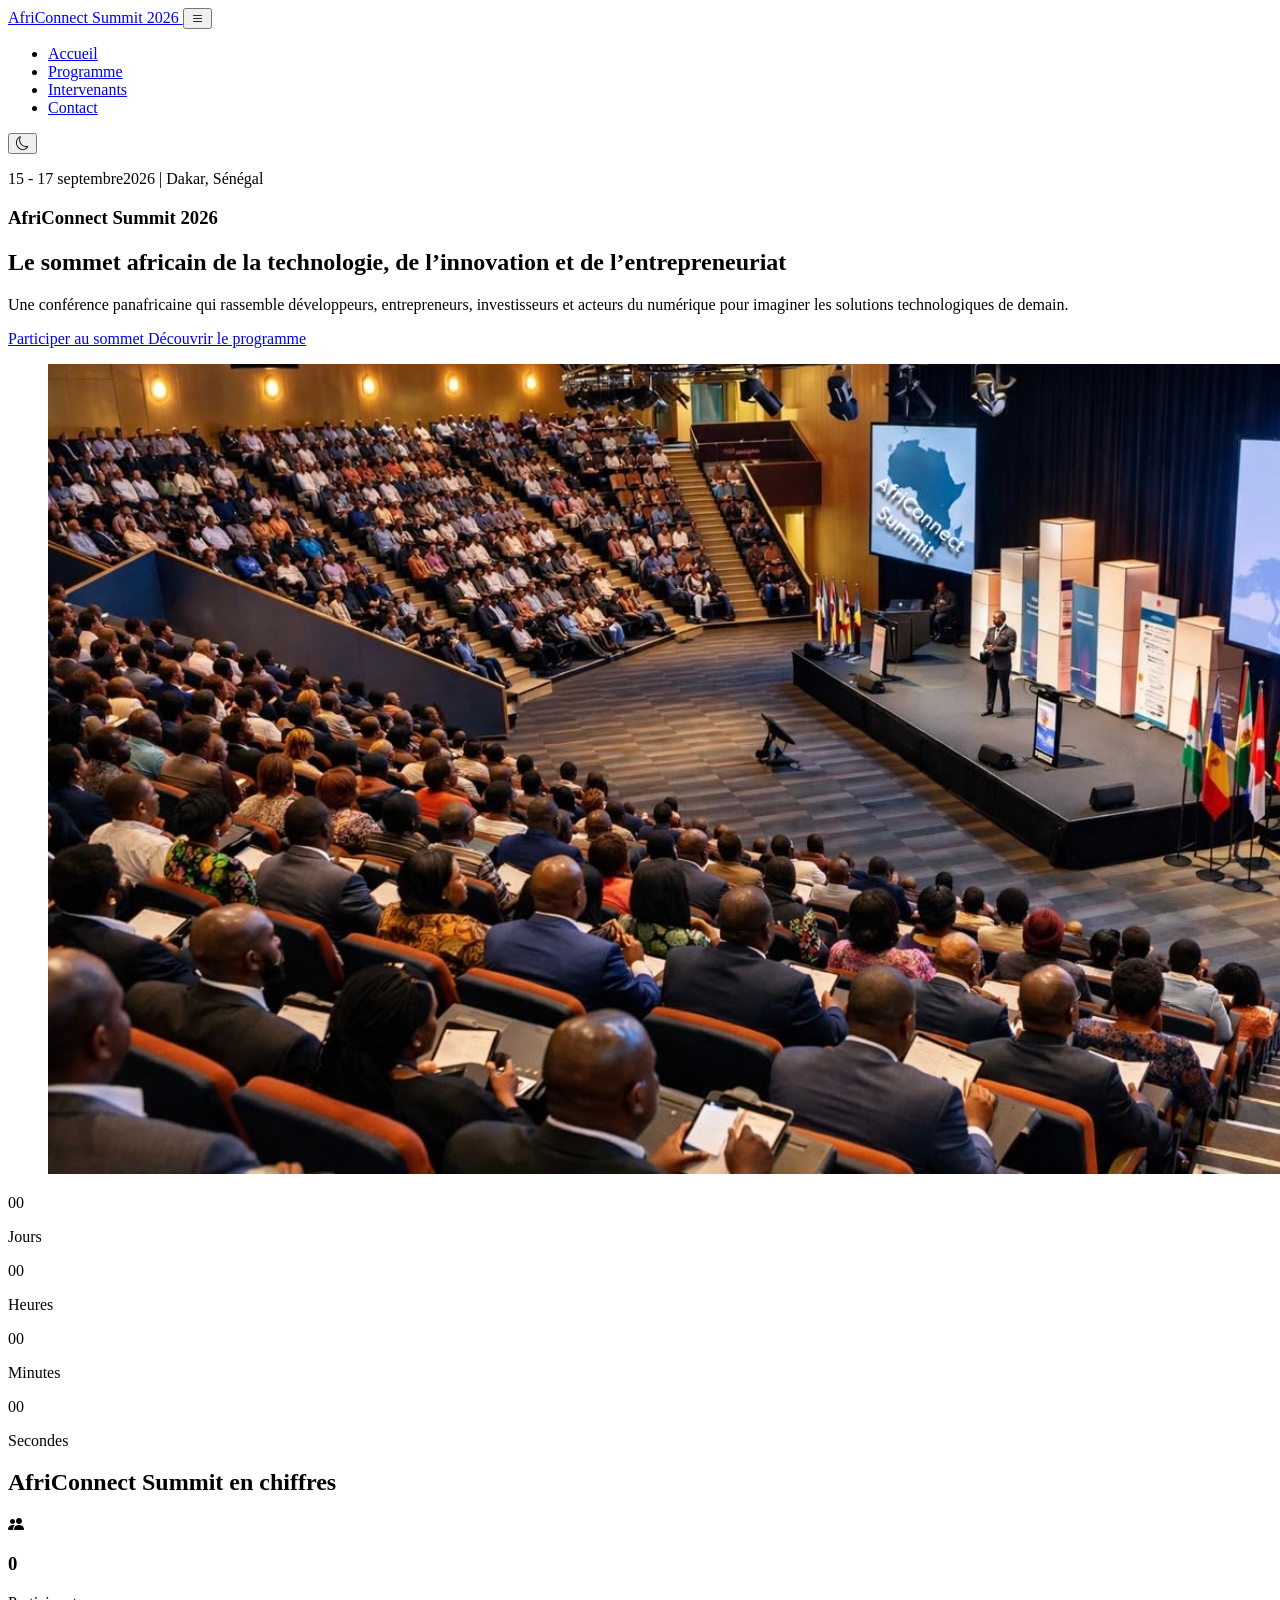
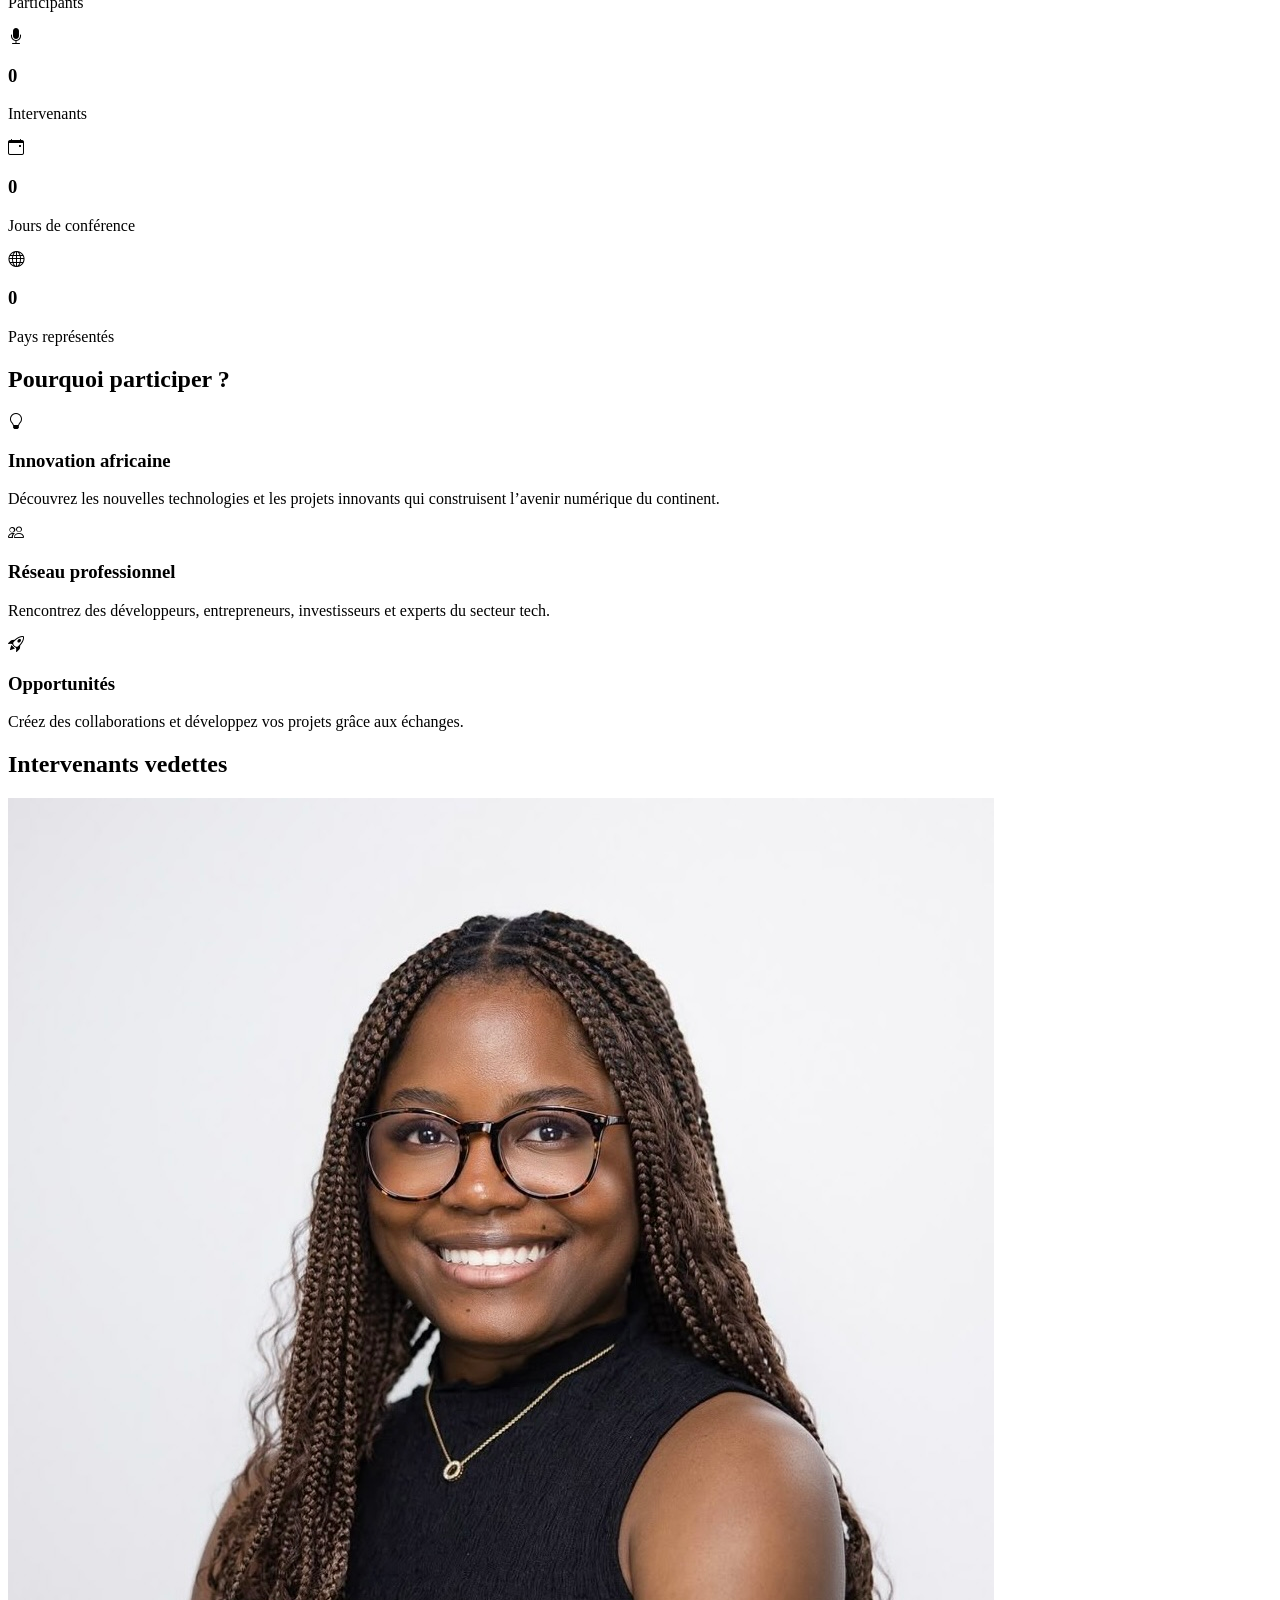
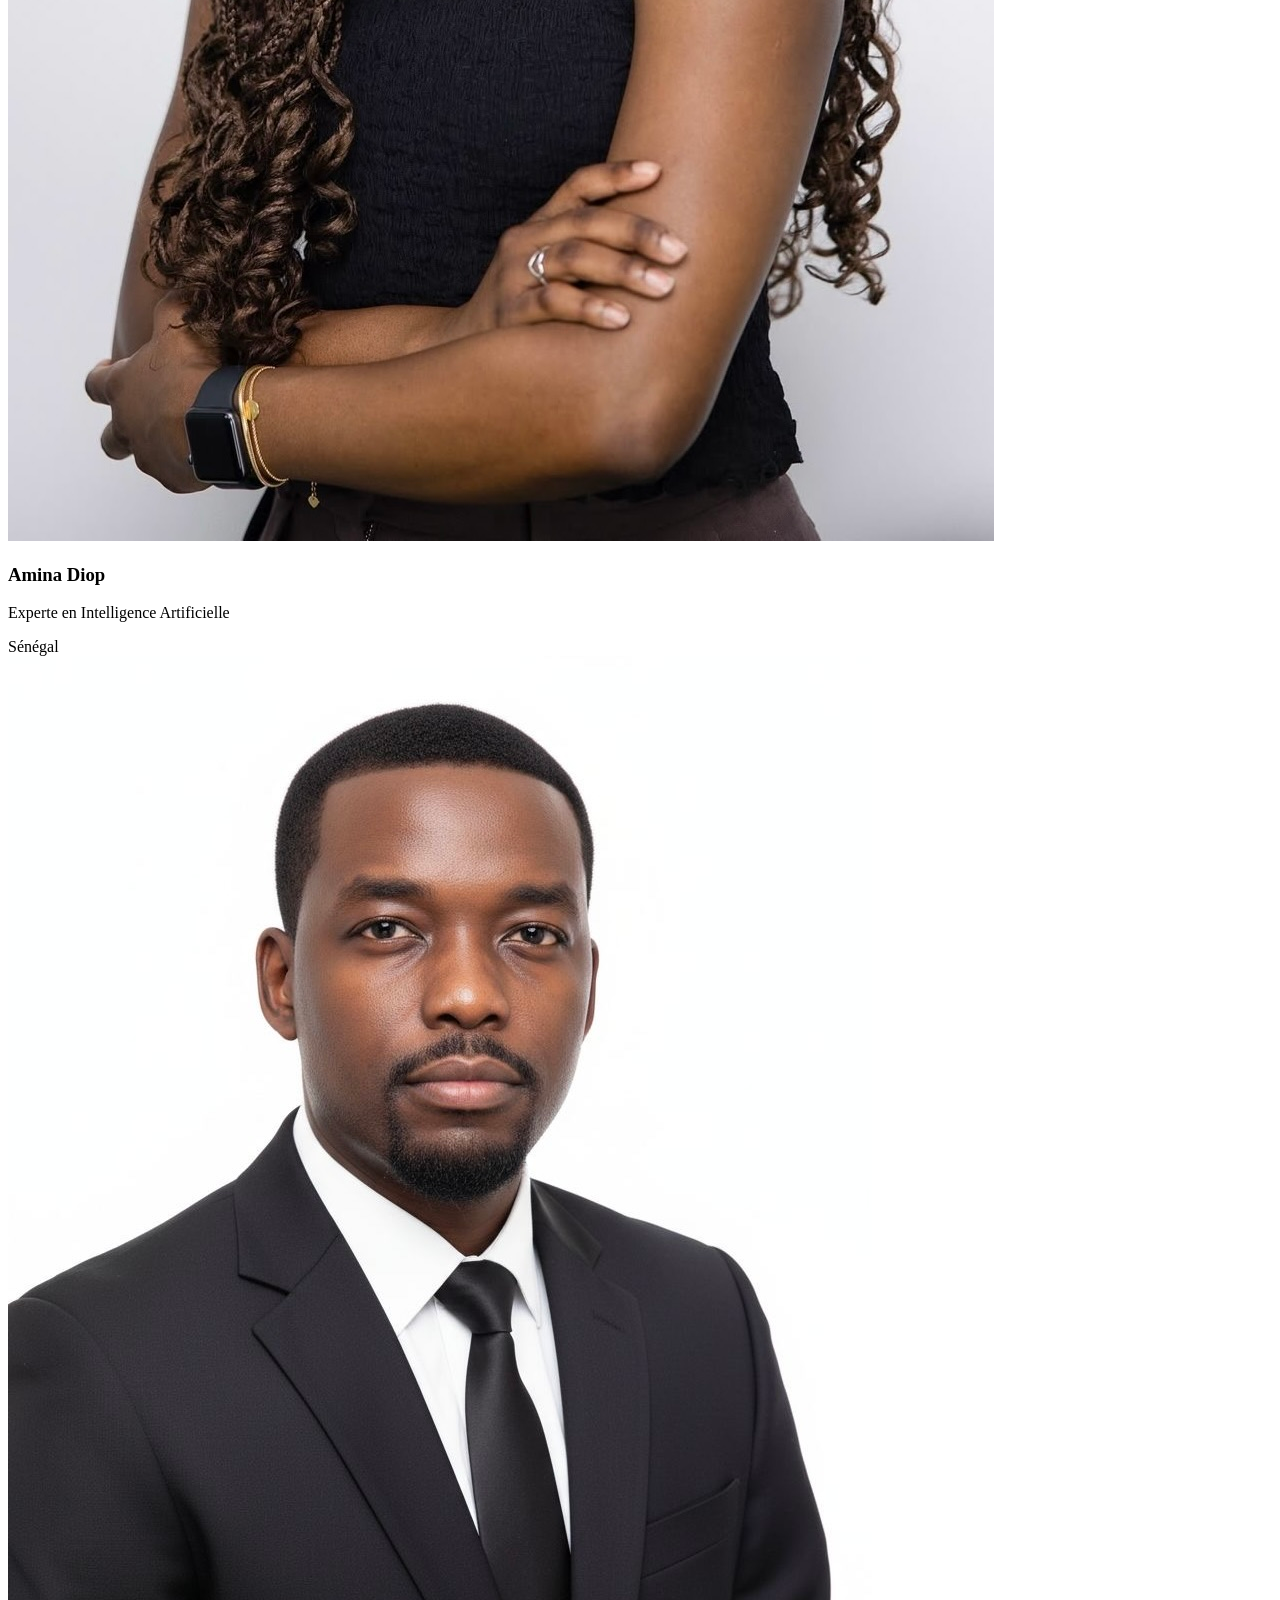
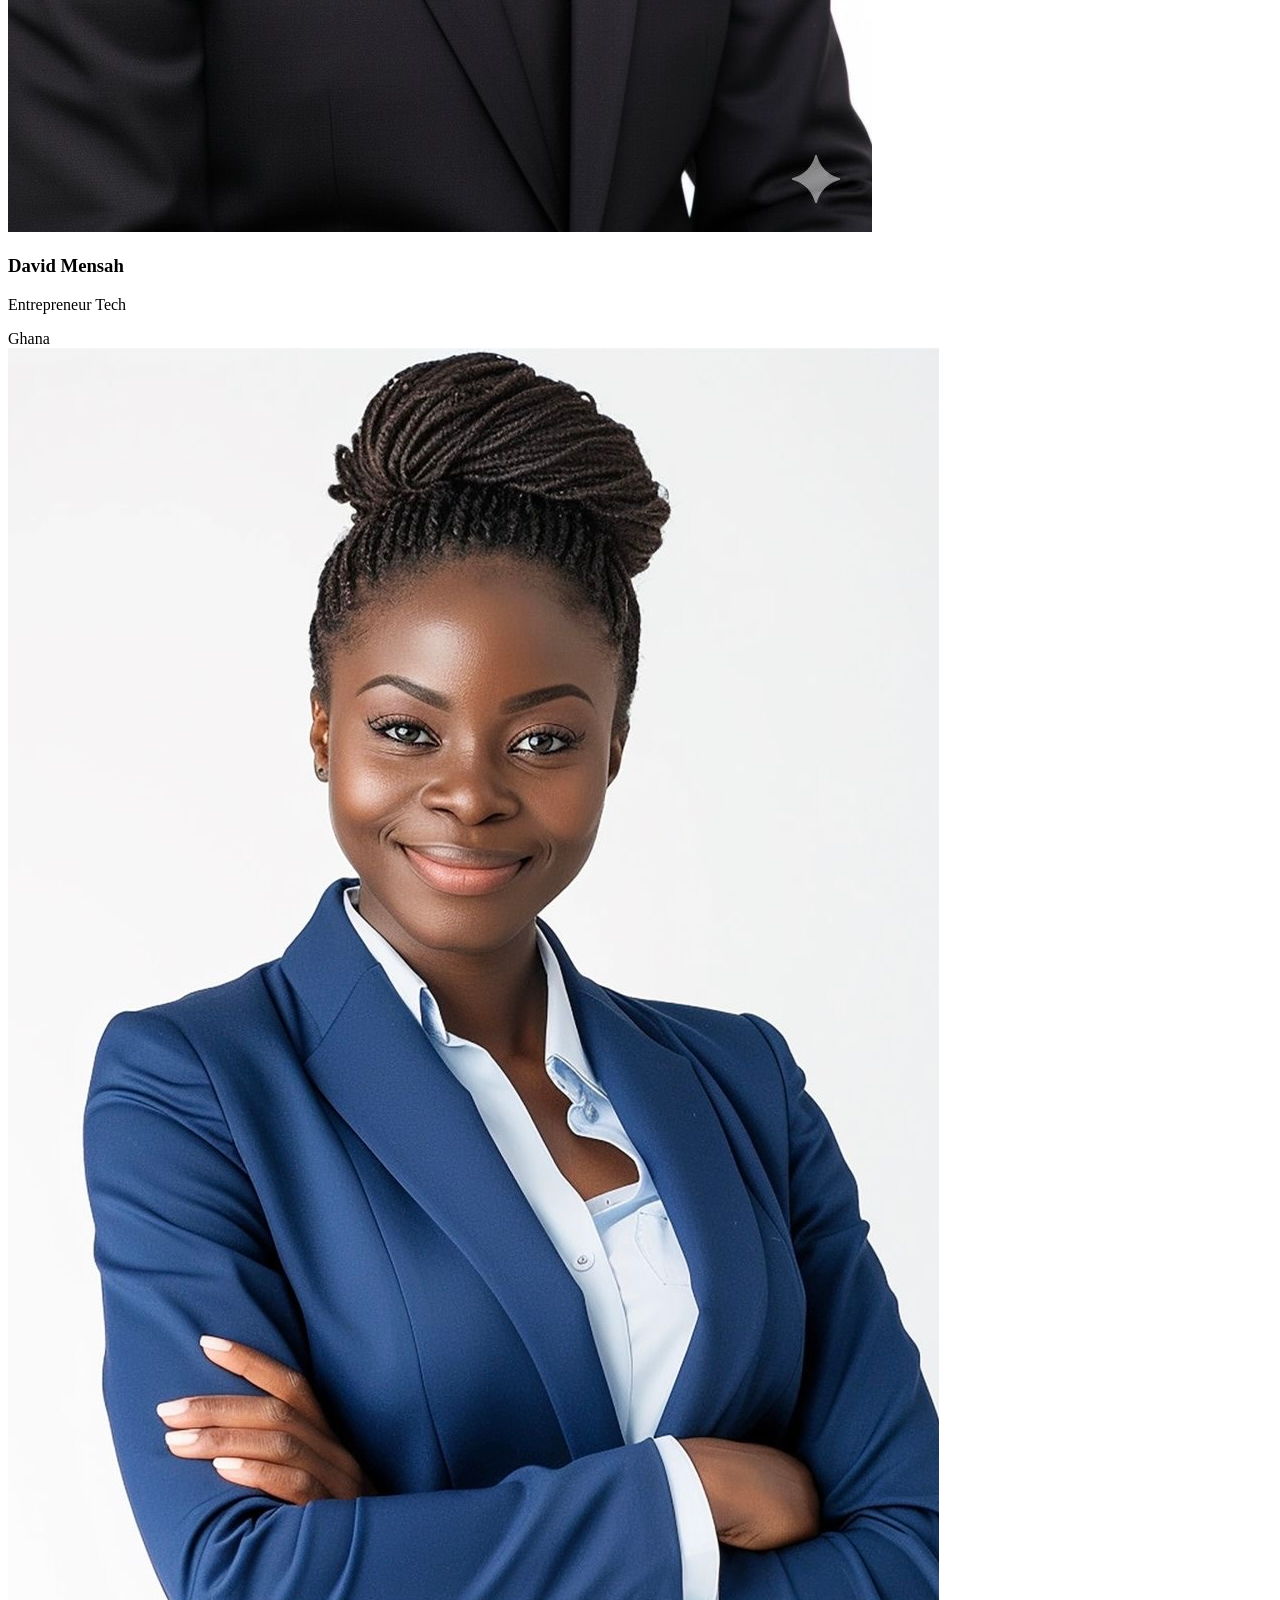
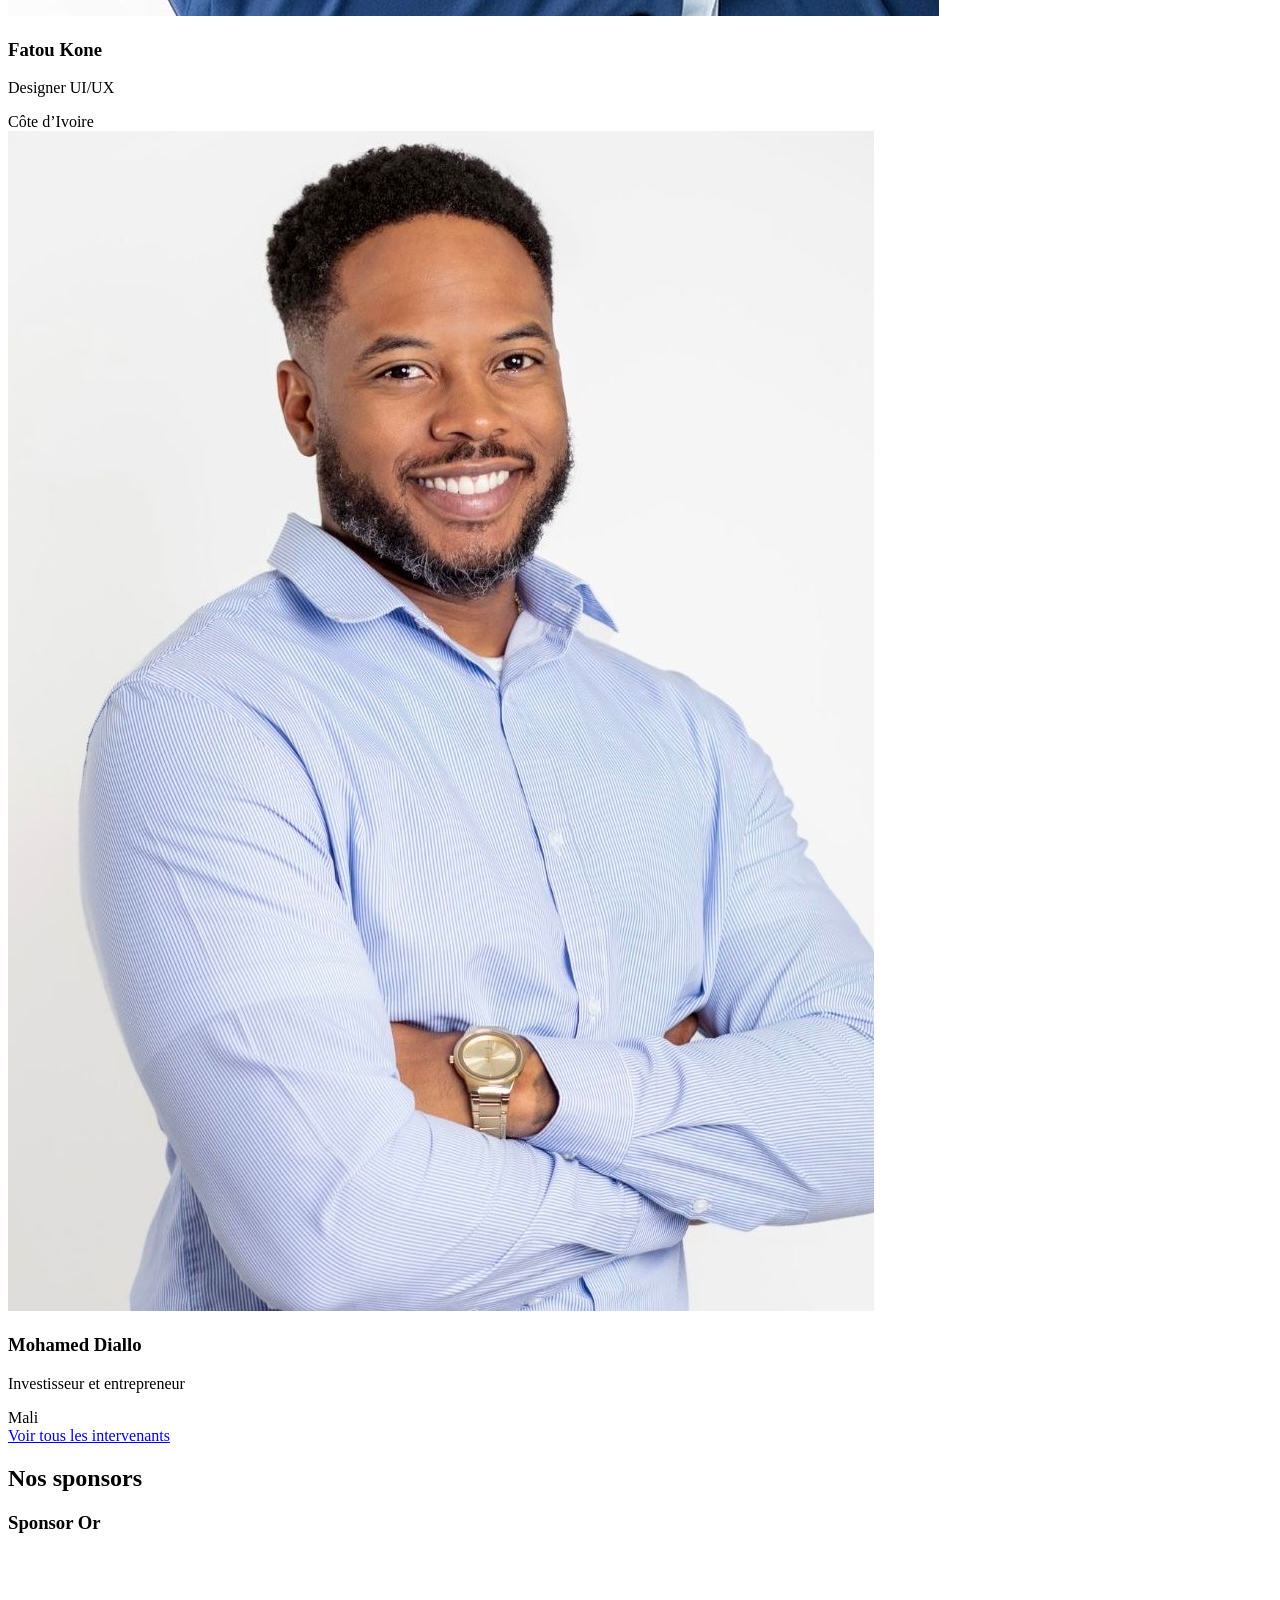
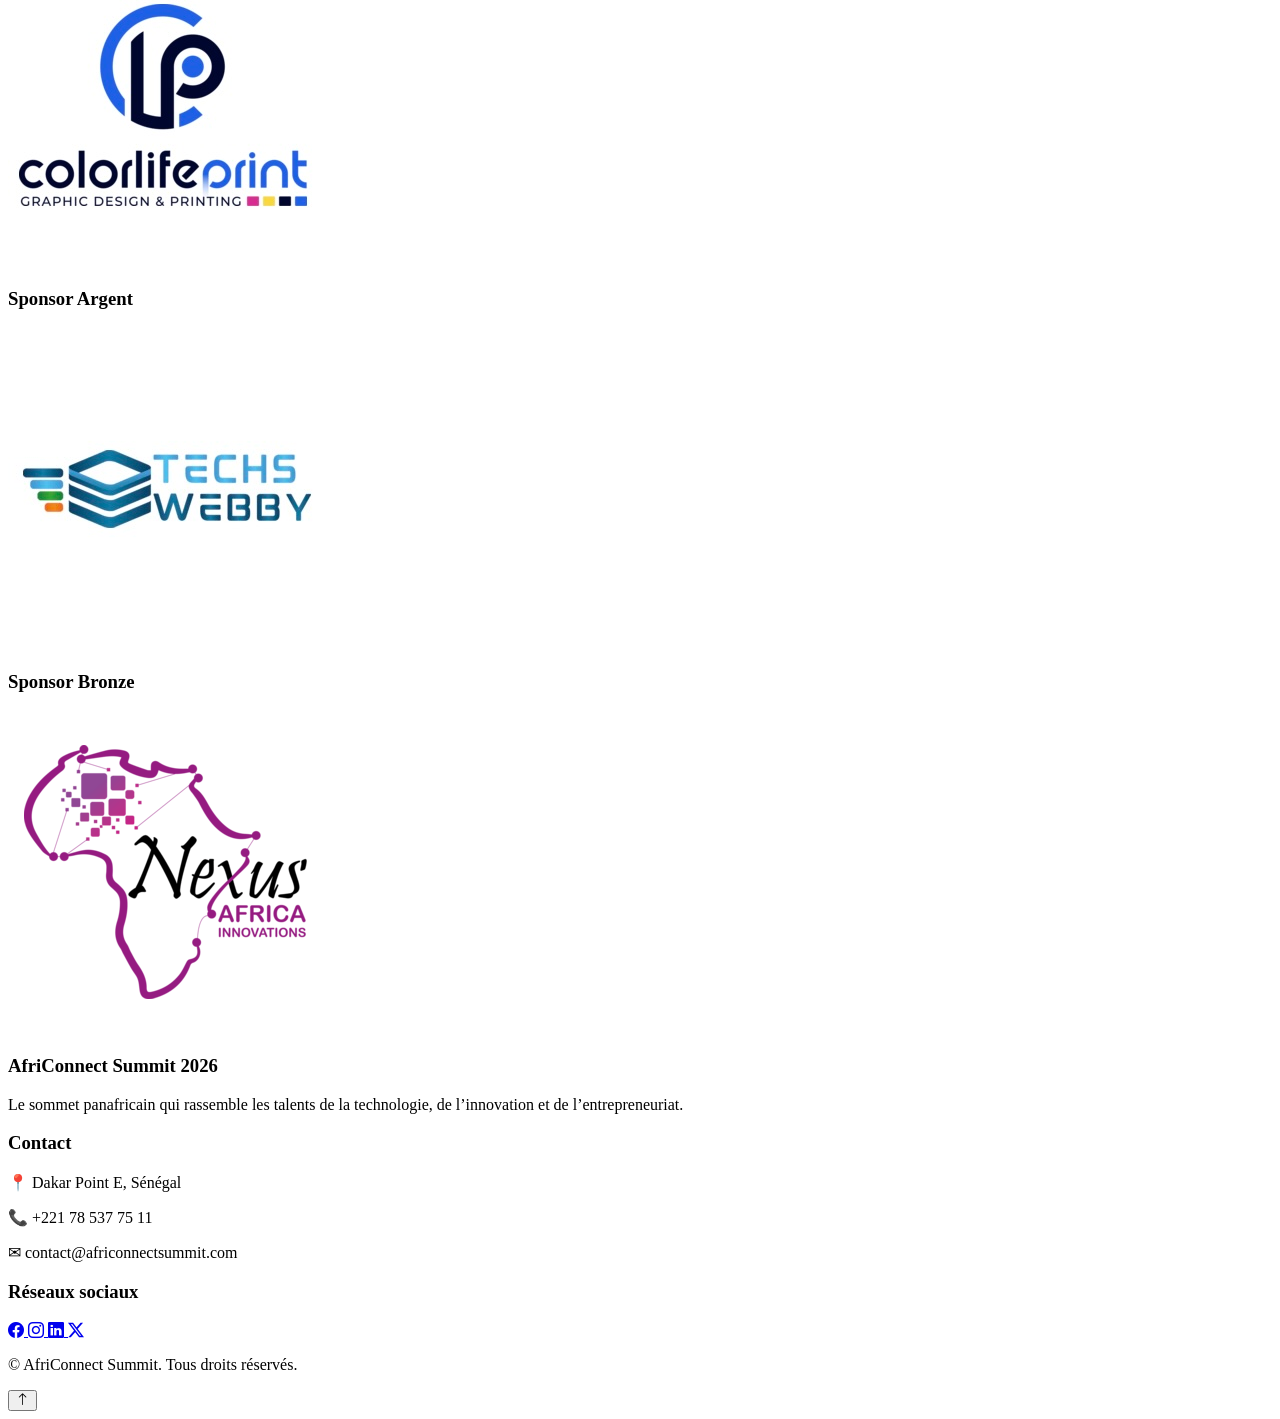
==== index.html @ b0c24b94 "Commit 2 : Création de la structure HTML des différentes pages" ====
<!DOCTYPE html>
<html lang="fr">

<head>

    <meta charset="UTF-8">
    <meta name="viewport" content="width=device-width, initial-scale=1.0">

    <title>AfriConnect Summit 2026 - Accueil</title>

    <!-- Liaison avec la feuille CSS  -->
    <link rel="stylesheet" href="css/style.css">

    <!-- Icônes autorisées par le sujet -->
    <link rel="stylesheet" href="https://cdn.jsdelivr.net/npm/bootstrap-icons@1.11.3/font/bootstrap-icons.min.css">

    <!-- Polices Google Fonts -->
    <link href="https://fonts.googleapis.com/css2?family=Montserrat:wght@600;700;800&family=Inter:wght@400;500;600&display=swap" rel="stylesheet">

</head>


<body>


<!-- En-tête et navigation principale -->

<header class="header">

    <nav class="navbar">

        <a href="index.html" class="logo">
            AfriConnect Summit 2026
        </a>


        <button class="menu-toggle" id="menu-toggle" aria-label="Ouvrir le menu">

            <i class="bi bi-list" aria-hidden="true"></i>

        </button>



        <ul class="nav-links" id="nav-links">

            <li>
                <a href="index.html" class="active">
                    Accueil
                </a>
            </li>


            <li>
                <a href="programme.html">
                    Programme
                </a>
            </li>


            <li>
                <a href="intervenants.html">
                    Intervenants
                </a>
            </li>


            <li>
                <a href="contact.html">
                    Contact
                </a>
            </li>

        </ul>



        <button class="theme-toggle" id="theme-toggle" aria-label="Changer le thème">

            <i class="bi bi-moon" aria-hidden="true"></i>

        </button>


    </nav>

</header>




<main>


<!-- Section Hero -->

<section class="hero section reveal">


    <article class="hero-content">


        <p class="hero-location">

            15 - 17 septembre2026 | Dakar, Sénégal

        </p>



        <h1>

            AfriConnect Summit 2026

        </h1>



        <h2>

            Le sommet africain de la technologie,
            de l’innovation et de l’entrepreneuriat

        </h2>



        <p>

            Une conférence panafricaine qui rassemble
            développeurs, entrepreneurs, investisseurs
            et acteurs du numérique pour imaginer
            les solutions technologiques de demain.

        </p>



        <div class="hero-buttons">


            <a href="contact.html" class="btn-primary">

                Participer au sommet

            </a>



            <a href="programme.html" class="btn-secondary">

                Découvrir le programme

            </a>


        </div>


    </article>




    <figure class="hero-image">


        <img src="images/hero.jpg"
             alt="Participants réunis lors du AfriConnect Summit">


    </figure>




    <!-- Zone prévue pour le compte à rebours JavaScript -->

    <section class="countdown" id="countdown">


        <article>

            <span id="days">
                00
            </span>

            <p>
                Jours
            </p>

        </article>



        <article>

            <span id="hours">
                00
            </span>

            <p>
                Heures
            </p>

        </article>



        <article>

            <span id="minutes">
                00
            </span>

            <p>
                Minutes
            </p>

        </article>



        <article>

            <span id="seconds">
                00
            </span>

            <p>
                Secondes
            </p>

        </article>


    </section>


</section>





<!-- Section chiffres clés -->

<section class="stats section reveal">


    <h2>
        AfriConnect Summit en chiffres
    </h2>



    <div class="stats-grid">


        <article class="stat-card">


            <i class="bi bi-people-fill" aria-hidden="true"></i>


            <h3 class="counter" data-target="1200">

                0

            </h3>


            <p>
                Participants
            </p>


        </article>




        <article class="stat-card">


            <i class="bi bi-mic-fill" aria-hidden="true"></i>


            <h3 class="counter" data-target="48">

                0

            </h3>


            <p>
                Intervenants
            </p>


        </article>




        <article class="stat-card">


            <i class="bi bi-calendar-event" aria-hidden="true"></i>


            <h3 class="counter" data-target="3">

                0

            </h3>


            <p>
                Jours de conférence
            </p>


        </article>




        <article class="stat-card">


            <i class="bi bi-globe" aria-hidden="true"></i>


            <h3 class="counter" data-target="12">

                0

            </h3>


            <p>
                Pays représentés
            </p>


        </article>


    </div>


</section>

<!-- Section Pourquoi participer -->

<section class="why-section section reveal">


    <h2>
        Pourquoi participer ?
    </h2>



    <div class="why-grid">


        <article class="why-card">


            <i class="bi bi-lightbulb" aria-hidden="true"></i>


            <h3>
                Innovation africaine
            </h3>


            <p>
                Découvrez les nouvelles technologies et
                les projets innovants qui construisent
                l’avenir numérique du continent.
            </p>


        </article>




        <article class="why-card">


            <i class="bi bi-people" aria-hidden="true"></i>


            <h3>
                Réseau professionnel
            </h3>


            <p>
                Rencontrez des développeurs, entrepreneurs,
                investisseurs et experts du secteur tech.
            </p>


        </article>




        <article class="why-card">


            <i class="bi bi-rocket-takeoff" aria-hidden="true"></i>


            <h3>
                Opportunités
            </h3>


            <p>
                Créez des collaborations et développez
                vos projets grâce aux échanges.
            </p>


        </article>


    </div>


</section>





<!-- Section intervenants vedettes -->

<section class="speakers-section section reveal">


    <h2>
        Intervenants vedettes
    </h2>



    <div class="speakers-grid">


        <article class="speaker-card">


            <img src="images/speaker1.jpg"
                 alt="Amina Diop experte en intelligence artificielle">


            <h3>
                Amina Diop
            </h3>


            <p>
                Experte en Intelligence Artificielle
            </p>


            <span>
                Sénégal
            </span>


        </article>




        <article class="speaker-card">


            <img src="images/speaker2.jpg"
                 alt="David Mensah entrepreneur technologique">


            <h3>
                David Mensah
            </h3>


            <p>
                Entrepreneur Tech
            </p>


            <span>
                Ghana
            </span>


        </article>




        <article class="speaker-card">


            <img src="images/speaker3.jpg"
                 alt="Fatou Kone spécialiste design numérique">


            <h3>
                Fatou Kone
            </h3>


            <p>
                Designer UI/UX
            </p>


            <span>
                Côte d’Ivoire
            </span>


        </article>




        <article class="speaker-card">


            <img src="images/speaker4.jpg"
                 alt="Mohamed Diallo investisseur africain">


            <h3>
                Mohamed Diallo
            </h3>


            <p>
                Investisseur et entrepreneur
            </p>


            <span>
                Mali
            </span>


        </article>


    </div>



    <a href="intervenants.html" class="btn-primary">

        Voir tous les intervenants

    </a>


</section>





<!-- Section sponsors -->

<section class="sponsors-section section reveal">


    <h2>
        Nos sponsors
    </h2>



    <div class="sponsors-grid">


        <article class="sponsor-card sponsor-gold">


            <h3>
                Sponsor Or
            </h3>


            <img src="images/sponsor-or.png"
                 alt="Logo du sponsor Or">


        </article>




        <article class="sponsor-card sponsor-silver">


            <h3>
                Sponsor Argent
            </h3>


            <img src="images/sponsor-argent.png"
                 alt="Logo du sponsor Argent">


        </article>




        <article class="sponsor-card sponsor-bronze">


            <h3>
                Sponsor Bronze
            </h3>


            <img src="images/sponsor-bronze.png"
                 alt="Logo du sponsor Bronze">


        </article>


    </div>


</section>



</main>





<!-- Pied de page -->

<footer class="footer">


    <div class="footer-container">


        <section class="footer-column">


            <h3>
                AfriConnect Summit 2026
            </h3>


            <p>
                Le sommet panafricain qui rassemble
                les talents de la technologie,
                de l’innovation et de l’entrepreneuriat.
            </p>


        </section>




        <section class="footer-column">


            <h3>
                Contact
            </h3>


            <p>
                📍 Dakar Point E, Sénégal
            </p>


            <p>
                📞 +221 78 537 75 11
            </p>


            <p>
                ✉ contact@africonnectsummit.com
            </p>


        </section>




        <section class="footer-column">


            <h3>
                Réseaux sociaux
            </h3>



            <div class="social-links">


                <a href="https://www.facebook.com/"
                   target="_blank"
                   rel="noopener noreferrer"
                   aria-label="Facebook">

                    <i class="bi bi-facebook" aria-hidden="true"></i>

                </a>



                <a href="https://www.instagram.com/"
                   target="_blank"
                   rel="noopener noreferrer"
                   aria-label="Instagram">

                    <i class="bi bi-instagram" aria-hidden="true"></i>

                </a>



                <a href="https://www.linkedin.com/"
                   target="_blank"
                   rel="noopener noreferrer"
                   aria-label="LinkedIn">

                    <i class="bi bi-linkedin" aria-hidden="true"></i>

                </a>



                <a href="https://x.com/"
                   target="_blank"
                   rel="noopener noreferrer"
                   aria-label="X">

                    <i class="bi bi-twitter-x" aria-hidden="true"></i>

                </a>


            </div>


        </section>


    </div>



    <p class="copyright">

        © <span id="year"></span> AfriConnect Summit.
        Tous droits réservés.

    </p>


</footer>





<!-- Bouton retour en haut -->

<button id="backToTop" aria-label="Retour en haut">


    <i class="bi bi-arrow-up" aria-hidden="true"></i>


</button>





<!-- Liaison JavaScript (sera utilisé dans le commit JavaScript) -->

<script src="js/main.js"></script>


</body>

</html>
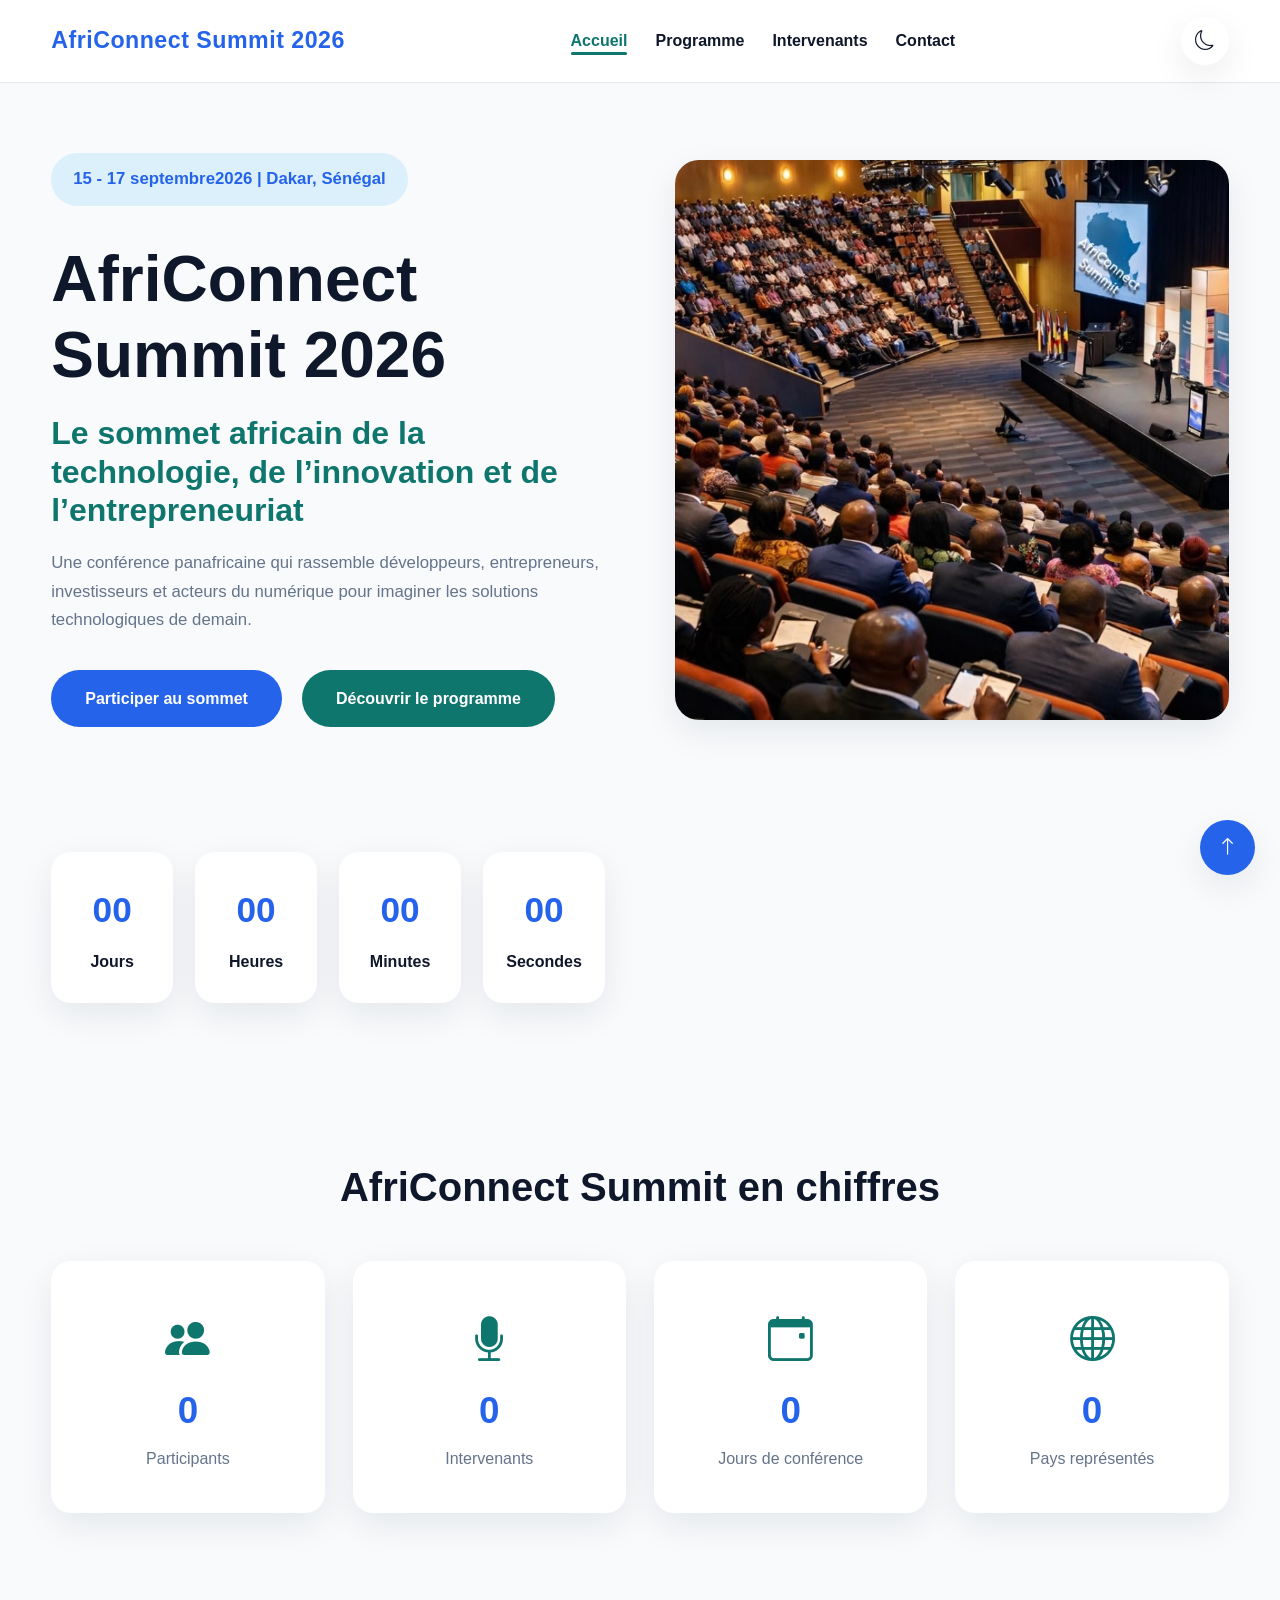
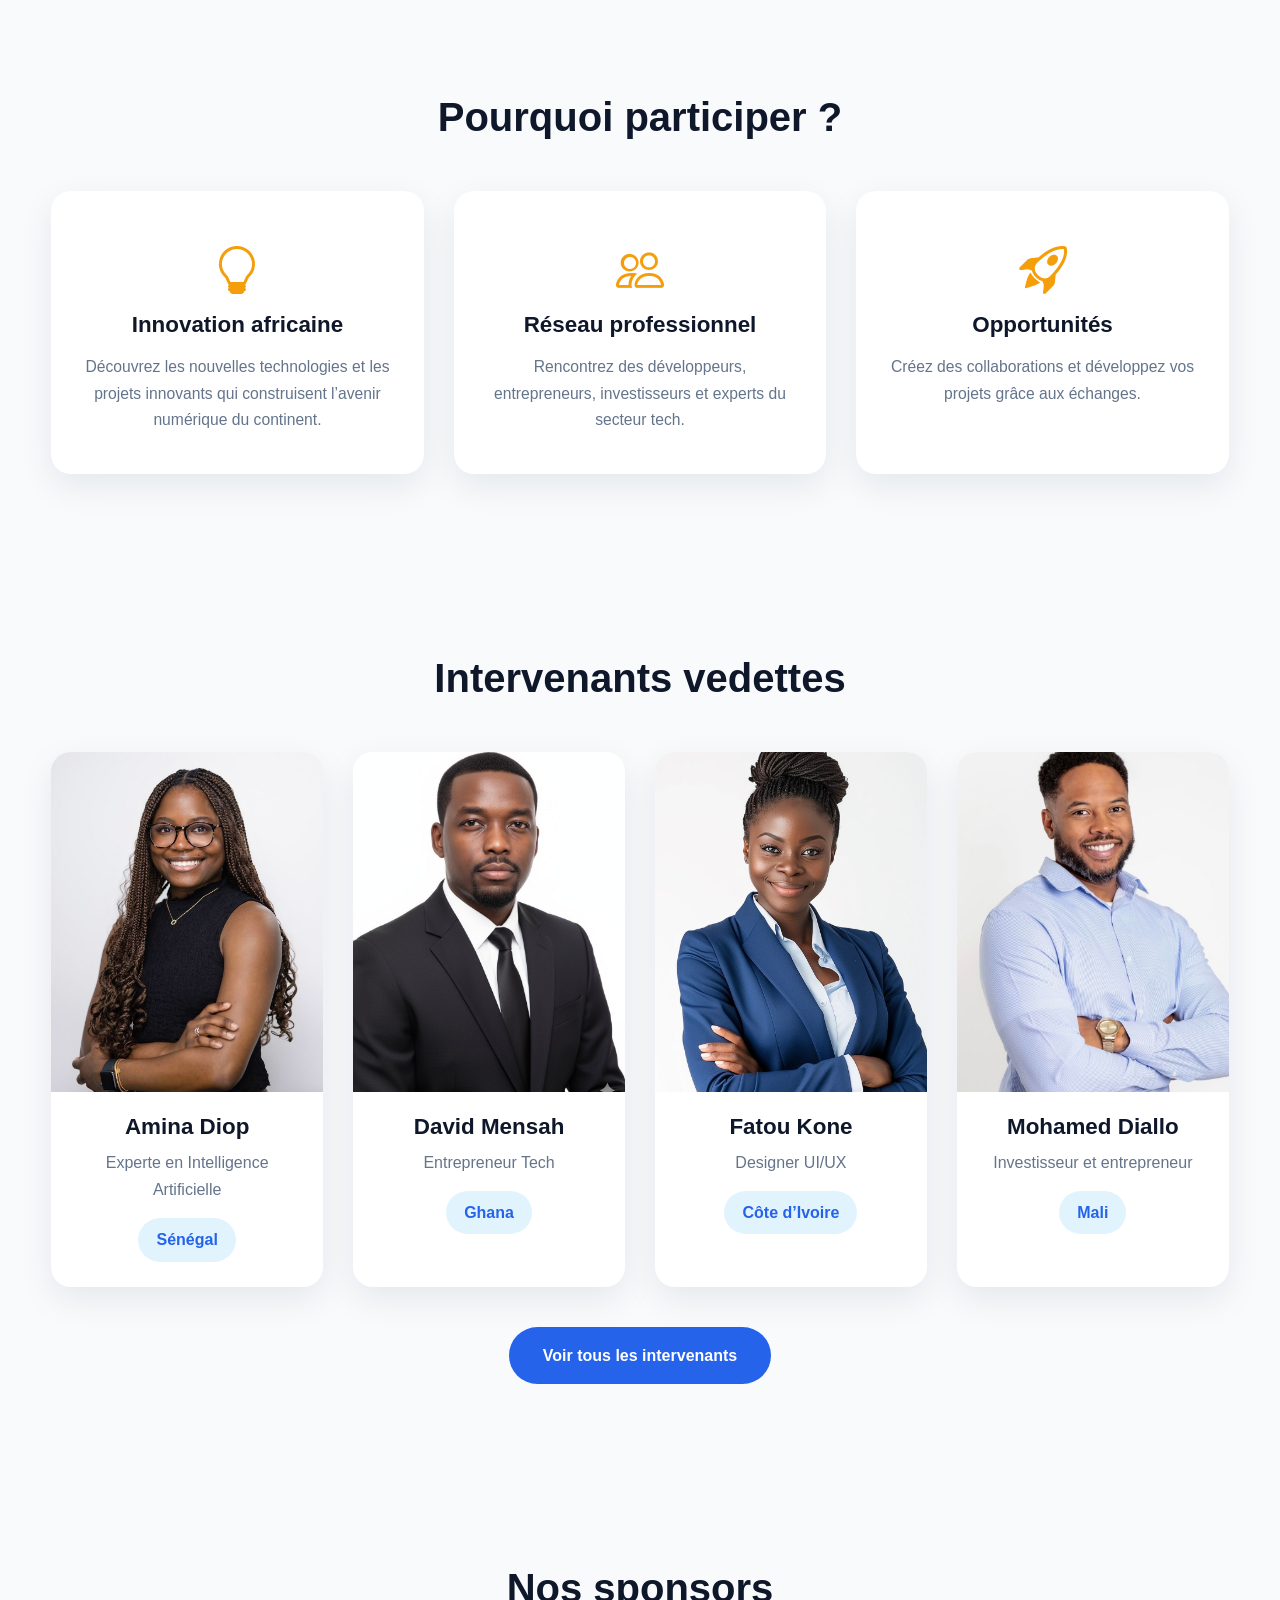
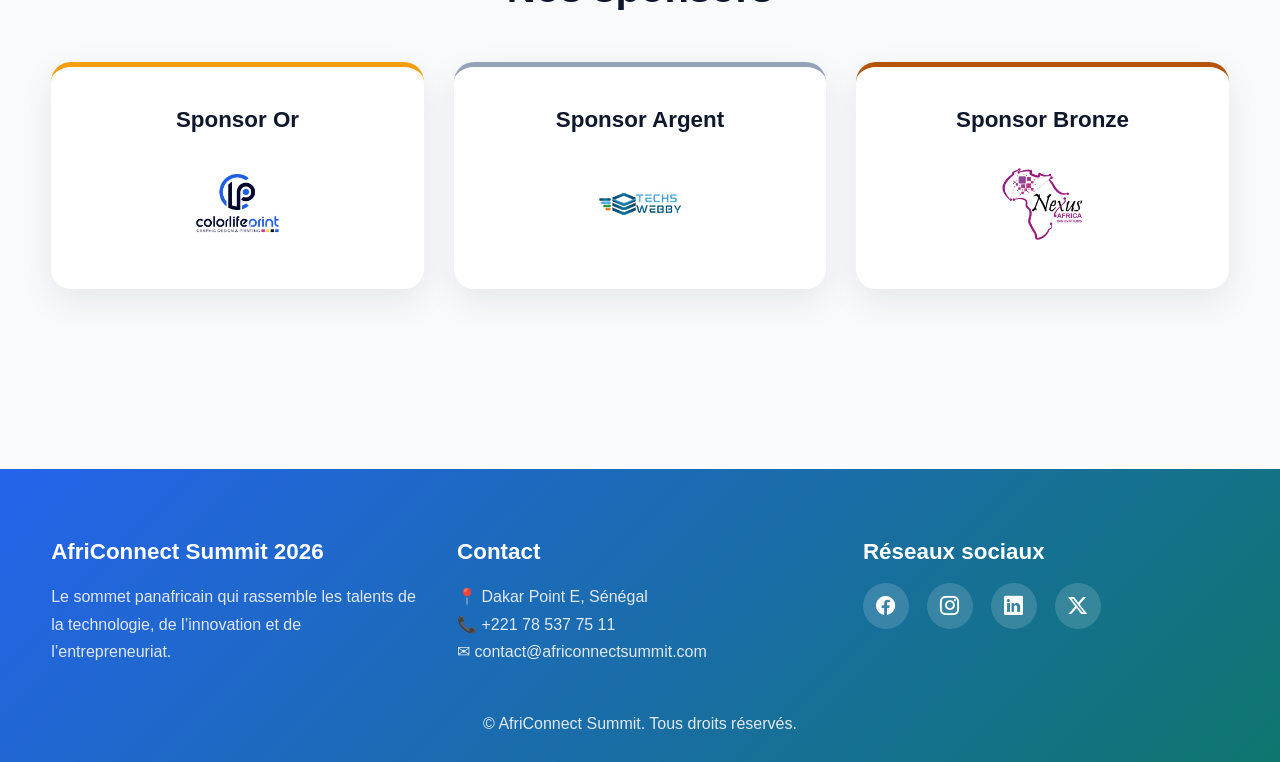
==== commit 834cff7d: "Commit 3 - CSS : création du design complet du site avec responsive et améliorations visuelles" ====
--- a/index.html
+++ b/index.html
@@ -562,13 +562,15 @@
 
     </div>
 
-
+<div class="speakers-button">
 
     <a href="intervenants.html" class="btn-primary">
 
         Voir tous les intervenants
 
     </a>
+    
+ </div>   
 
 
 </section>
--- a/css/style.css
+++ b/css/style.css
@@ -0,0 +1,2230 @@
+/*======================================================
+VARIABLES CSS
+======================================================*/
+
+:root{
+
+--primary:#2563EB;
+--primary-dark:#1D4ED8;
+
+--secondary:#0F766E;
+--secondary-dark:#115E59;
+
+--accent:#F59E0B;
+--accent-dark:#D97706;
+
+--background:#F8FAFC;
+--surface:#FFFFFF;
+
+--text:#0F172A;
+--text-light:#64748B;
+
+--border:#E2E8F0;
+
+--success:#16A34A;
+--danger:#DC2626;
+
+--shadow:0 12px 35px rgba(15,23,42,.08);
+
+--radius:18px;
+
+--transition:.35s ease;
+
+}
+
+
+
+/*======================================================
+MODE SOMBRE
+======================================================*/
+
+body.dark{
+
+--background:#020617;
+--surface:#0F172A;
+
+--text:#F8FAFC;
+--text-light:#CBD5E1;
+
+--border:#334155;
+
+--shadow:0 18px 45px rgba(0,0,0,.45);
+
+}
+
+
+
+/*======================================================
+RESET GENERAL
+======================================================*/
+
+*{
+
+margin:0;
+padding:0;
+box-sizing:border-box;
+
+}
+
+
+html{
+
+scroll-behavior:smooth;
+
+}
+
+
+
+body{
+
+background:var(--background);
+
+color:var(--text);
+
+font-family:"Inter",sans-serif;
+
+line-height:1.7;
+
+transition:background .35s ease,color .35s ease;
+
+}
+
+
+
+img{
+
+display:block;
+
+width:100%;
+
+max-width:100%;
+
+}
+
+
+
+a{
+
+text-decoration:none;
+
+color:inherit;
+
+transition:var(--transition);
+
+}
+
+
+
+ul{
+
+list-style:none;
+
+}
+
+
+
+.section{
+
+width:min(1200px,92%);
+
+margin:auto;
+
+padding:90px 0;
+
+}
+
+
+
+/*======================================================
+TYPOGRAPHIE
+======================================================*/
+
+h1,
+h2,
+h3,
+h4{
+
+font-family:"Montserrat",sans-serif;
+
+font-weight:700;
+
+line-height:1.2;
+
+color:var(--text);
+
+}
+
+
+
+h1{
+
+font-size:3.8rem;
+
+}
+
+
+
+h2{
+
+font-size:2.5rem;
+
+margin-bottom:50px;
+
+text-align:center;
+
+}
+
+
+
+h3{
+
+font-size:1.4rem;
+
+}
+
+
+
+p{
+
+font-size:1rem;
+
+color:var(--text-light);
+
+}
+
+
+
+/*======================================================
+BOUTONS PRINCIPAUX
+======================================================*/
+
+.btn-primary,
+.btn-secondary,
+.submit-button{
+
+display:inline-flex;
+
+align-items:center;
+
+justify-content:center;
+
+gap:10px;
+
+padding:15px 34px;
+
+border:none;
+
+border-radius:999px;
+
+cursor:pointer;
+
+font-size:1rem;
+
+font-weight:600;
+
+transition:var(--transition);
+
+}
+
+
+
+.btn-primary{
+
+background:var(--primary);
+
+color:#fff;
+
+}
+
+
+
+.btn-primary:hover{
+
+background:var(--primary-dark);
+
+transform:translateY(-4px);
+
+}
+
+
+
+.btn-secondary{
+
+background:var(--secondary);
+
+color:#fff;
+
+}
+
+
+
+.btn-secondary:hover{
+
+background:var(--secondary-dark);
+
+transform:translateY(-4px);
+
+}
+
+
+
+.submit-button{
+
+width:100%;
+
+background:var(--accent);
+
+color:#fff;
+
+}
+
+
+
+.submit-button:hover{
+
+background:var(--accent-dark);
+
+transform:translateY(-4px);
+
+}
+
+
+
+/*======================================================
+HEADER
+======================================================*/
+
+.header{
+
+position:sticky;
+
+top:0;
+
+left:0;
+
+width:100%;
+
+z-index:1000;
+
+background:rgba(255,255,255,.9);
+
+backdrop-filter:blur(15px);
+
+border-bottom:1px solid var(--border);
+
+transition:var(--transition);
+
+}
+
+
+
+body.dark .header{
+
+background:rgba(15,23,42,.9);
+
+}
+
+
+
+/*======================================================
+NAVIGATION
+======================================================*/
+
+.navbar{
+
+width:min(1200px,92%);
+
+margin:auto;
+
+height:82px;
+
+display:flex;
+
+align-items:center;
+
+justify-content:space-between;
+
+gap:20px;
+
+}
+
+
+
+.logo{
+
+font-family:"Montserrat",sans-serif;
+
+font-size:1.45rem;
+
+font-weight:800;
+
+letter-spacing:.5px;
+
+color:var(--primary);
+
+}
+
+
+
+body.dark .logo{
+
+color:#F8FAFC;
+
+}
+
+
+
+.nav-links{
+
+display:flex;
+
+align-items:center;
+
+gap:28px;
+
+}
+
+
+
+.nav-links li{
+
+position:relative;
+
+}
+
+
+
+.nav-links a{
+
+padding:8px 0;
+
+font-weight:600;
+
+color:var(--text);
+
+}
+
+
+
+.nav-links a::after{
+
+content:"";
+
+position:absolute;
+
+left:0;
+
+bottom:0;
+
+width:0;
+
+height:3px;
+
+border-radius:999px;
+
+background:var(--secondary);
+
+transition:.3s;
+
+}
+
+
+
+.nav-links a:hover::after,
+.nav-links .active::after{
+
+width:100%;
+
+}
+
+
+
+.nav-links a:hover,
+.nav-links .active{
+
+color:var(--secondary);
+
+}
+/*======================================================
+BOUTONS NAVBAR
+======================================================*/
+
+.menu-toggle,
+.theme-toggle{
+
+width:48px;
+
+height:48px;
+
+display:flex;
+
+align-items:center;
+
+justify-content:center;
+
+border:none;
+
+border-radius:50%;
+
+background:var(--surface);
+
+color:var(--text);
+
+font-size:1.25rem;
+
+cursor:pointer;
+
+box-shadow:var(--shadow);
+
+transition:var(--transition);
+
+}
+
+
+
+.menu-toggle{
+
+display:none;
+
+}
+
+
+
+.menu-toggle:hover,
+.theme-toggle:hover{
+
+background:var(--primary);
+
+color:#fff;
+
+}
+
+
+
+/*======================================================
+HERO PAGES INTERNES
+======================================================*/
+
+.inner-hero{
+
+min-height:360px;
+
+display:flex;
+
+align-items:center;
+
+justify-content:center;
+
+text-align:center;
+
+color:#fff;
+
+padding:120px 20px 80px;
+
+}
+
+
+
+.inner-hero-content{
+
+width:min(900px,90%);
+
+}
+
+
+
+.inner-hero h1{
+
+color:#fff;
+
+font-size:3.2rem;
+
+margin-bottom:18px;
+
+}
+
+
+
+.programme-hero{
+
+background:
+
+linear-gradient(rgba(15,23,42,.70),rgba(15,23,42,.70)),
+
+url("../images/programme-banner.jpg") center/cover no-repeat;
+
+}
+
+
+
+.intervenants-hero{
+
+background:
+
+linear-gradient(rgba(15,23,42,.70),rgba(15,23,42,.70)),
+
+url("../images/intervenants-banner.jpg") center/cover no-repeat;
+
+}
+
+
+
+.contact-hero{
+
+background:
+
+linear-gradient(rgba(15,23,42,.70),rgba(15,23,42,.70)),
+
+url("../images/contact-banner.jpg") center/cover no-repeat;
+
+}
+
+
+
+.breadcrumb{
+
+display:flex;
+
+justify-content:center;
+
+align-items:center;
+
+gap:10px;
+
+font-weight:500;
+
+color:#E2E8F0;
+
+}
+
+
+
+.breadcrumb a{
+
+color:#fff;
+
+}
+
+
+
+.breadcrumb a:hover{
+
+color:var(--accent);
+
+}
+
+
+
+/*======================================================
+HERO ACCUEIL
+======================================================*/
+
+.hero{
+
+width:min(1200px,92%);
+
+margin:auto;
+
+min-height:100vh;
+
+display:grid;
+
+grid-template-columns:repeat(2,1fr);
+
+align-items:center;
+
+gap:70px;
+
+padding:70px 0;
+
+}
+
+
+
+.hero-content h1{
+
+font-size:4rem;
+
+margin-bottom:20px;
+
+}
+
+
+
+.hero-content h2{
+
+font-size:2rem;
+
+text-align:left;
+
+margin-bottom:20px;
+
+color:var(--secondary);
+
+}
+
+
+
+.hero-content p{
+
+max-width:580px;
+
+margin-bottom:35px;
+
+font-size:1.05rem;
+
+}
+
+
+
+.hero-location{
+
+display:inline-flex;
+
+align-items:center;
+
+gap:10px;
+
+padding:12px 22px;
+
+border-radius:999px;
+
+background:rgba(14,165,233,.12);
+
+color:var(--primary);
+
+font-weight:600;
+
+margin-bottom:25px;
+
+}
+
+
+
+.hero-buttons{
+
+display:flex;
+
+gap:20px;
+
+flex-wrap:wrap;
+
+}
+
+
+
+.hero-image{
+
+display:flex;
+
+justify-content:center;
+
+}
+
+
+
+.hero-image img{
+
+width:100%;
+
+max-width:560px;
+
+height:560px;
+
+object-fit:cover;
+
+border-radius:24px;
+
+box-shadow:var(--shadow);
+
+transition:var(--transition);
+
+}
+
+
+
+.hero-image img:hover{
+
+transform:translateY(-8px) scale(1.02);
+
+}
+
+
+
+/*======================================================
+COMPTE A REBOURS
+======================================================*/
+
+.countdown{
+
+margin-top:55px;
+
+display:grid;
+
+grid-template-columns:repeat(4,1fr);
+
+gap:22px;
+
+}
+
+
+
+.countdown article{
+
+background:var(--surface);
+
+padding:28px 20px;
+
+border-radius:20px;
+
+text-align:center;
+
+box-shadow:var(--shadow);
+
+transition:var(--transition);
+
+}
+
+
+
+.countdown article:hover{
+
+transform:translateY(-8px);
+
+}
+
+
+
+.countdown span{
+
+display:block;
+
+font-size:2.2rem;
+
+font-weight:800;
+
+color:var(--primary);
+
+margin-bottom:8px;
+
+}
+
+
+
+.countdown p{
+
+font-weight:600;
+
+color:var(--text);
+
+}
+
+
+
+/*======================================================
+STATISTIQUES
+======================================================*/
+
+.stats-grid{
+
+display:grid;
+
+grid-template-columns:repeat(4,1fr);
+
+gap:28px;
+
+}
+
+
+
+.stat-card{
+
+background:var(--surface);
+
+padding:40px 25px;
+
+border-radius:20px;
+
+text-align:center;
+
+box-shadow:var(--shadow);
+
+transition:var(--transition);
+
+}
+
+
+
+.stat-card:hover{
+
+transform:translateY(-8px);
+
+}
+
+
+
+.stat-card i{
+
+font-size:2.8rem;
+
+color:var(--secondary);
+
+margin-bottom:18px;
+
+}
+
+
+
+.stat-card h3{
+
+font-size:2.3rem;
+
+color:var(--primary);
+
+margin:12px 0;
+
+}
+
+
+
+.stat-card p{
+
+font-weight:500;
+
+}
+
+
+
+/*======================================================
+POURQUOI PARTICIPER
+======================================================*/
+
+.why-grid{
+
+display:grid;
+
+grid-template-columns:repeat(3,1fr);
+
+gap:30px;
+
+}
+
+
+
+.why-card{
+
+background:var(--surface);
+
+padding:40px 30px;
+
+border-radius:20px;
+
+text-align:center;
+
+box-shadow:var(--shadow);
+
+transition:var(--transition);
+
+}
+
+
+
+.why-card:hover{
+
+transform:translateY(-8px);
+
+}
+
+
+
+.why-card i{
+
+font-size:3rem;
+
+color:var(--accent);
+
+margin-bottom:20px;
+
+}
+
+
+
+.why-card h3{
+
+margin-bottom:15px;
+
+}
+
+
+
+.why-card p{
+
+font-size:.98rem;
+
+}
+/*======================================================
+INTERVENANTS
+======================================================*/
+
+.speakers-grid{
+
+display:grid;
+
+grid-template-columns:repeat(auto-fit,minmax(270px,1fr));
+
+gap:30px;
+
+}
+
+
+
+.speaker-card{
+
+background:var(--surface);
+
+border-radius:20px;
+
+overflow:hidden;
+
+box-shadow:var(--shadow);
+
+transition:var(--transition);
+
+text-align:center;
+
+}
+
+
+
+.speaker-card:hover{
+
+transform:translateY(-8px);
+
+}
+
+
+
+.speaker-card img{
+
+width:100%;
+
+height:340px;
+
+object-fit:cover;
+
+}
+
+
+
+.speaker-card h3{
+
+margin:22px 0 8px;
+
+}
+
+
+
+.speaker-card p{
+
+margin-bottom:15px;
+
+padding:0 20px;
+
+}
+
+
+
+.speaker-card span{
+
+display:inline-block;
+
+margin-bottom:25px;
+
+padding:8px 18px;
+
+border-radius:999px;
+
+background:rgba(14,165,233,.12);
+
+color:var(--primary);
+
+font-weight:600;
+
+}
+
+
+
+/* Bouton voir tous les intervenants sur l'accueil */
+
+.speakers-button{
+
+display:flex;
+
+justify-content:center;
+
+margin-top:40px;
+
+}
+
+
+
+/* Filtres de la page intervenants */
+
+/*======================================================
+FILTRES INTERVENANTS
+======================================================*/
+
+.filter-buttons{
+
+display:flex;
+
+justify-content:center;
+
+align-items:center;
+
+gap:15px;
+
+flex-wrap:wrap;
+
+margin:0 auto 45px;
+
+}
+
+
+
+/* Style des boutons catégories */
+
+.filter-button{
+
+padding:14px 32px;
+
+border:none;
+
+border-radius:999px;
+
+background:var(--surface);
+
+color:var(--text);
+
+font-weight:600;
+
+cursor:pointer;
+
+box-shadow:var(--shadow);
+
+transition:var(--transition);
+
+}
+
+
+
+/* Effet quand on passe dessus */
+
+.filter-button:hover{
+
+transform:translateY(-4px);
+
+background:linear-gradient(135deg,var(--primary),var(--secondary));
+
+color:#fff;
+
+}
+
+
+
+/* Bouton sélectionné */
+
+.filter-button.active{
+
+background:linear-gradient(135deg,var(--primary),var(--secondary));
+
+color:#fff;
+
+}
+
+
+/*======================================================
+SPONSORS
+======================================================*/
+
+.sponsors-grid{
+
+display:grid;
+
+grid-template-columns:repeat(3,1fr);
+
+gap:30px;
+
+}
+
+
+
+.sponsor-card{
+
+background:var(--surface);
+
+padding:40px 25px;
+
+border-radius:20px;
+
+box-shadow:var(--shadow);
+
+text-align:center;
+
+transition:var(--transition);
+
+}
+
+
+
+.sponsor-card:hover{
+
+transform:translateY(-8px);
+
+}
+
+
+
+.sponsor-card h3{
+
+margin-bottom:25px;
+
+}
+
+
+
+.sponsor-card img{
+
+width:180px;
+
+height:90px;
+
+object-fit:contain;
+
+margin:auto;
+
+}
+
+
+
+/* Différence visuelle entre les niveaux sponsors */
+
+.sponsor-gold{
+
+border-top:5px solid #F59E0B;
+
+}
+
+
+
+.sponsor-silver{
+
+border-top:5px solid #94A3B8;
+
+}
+
+
+
+.sponsor-bronze{
+
+border-top:5px solid #B45309;
+
+}
+
+
+
+/*======================================================
+THEMATIQUES
+======================================================*/
+
+.themes-grid{
+
+display:grid;
+
+grid-template-columns:repeat(2,1fr);
+
+gap:30px;
+
+}
+
+
+
+.theme-card{
+
+background:var(--surface);
+
+padding:35px;
+
+border-radius:20px;
+
+box-shadow:var(--shadow);
+
+text-align:center;
+
+transition:var(--transition);
+
+}
+
+
+
+.theme-card:hover{
+
+transform:translateY(-8px);
+
+}
+
+
+
+.theme-card i{
+
+font-size:3rem;
+
+color:var(--primary);
+
+margin-bottom:20px;
+
+}
+
+
+
+.theme-card h3{
+
+margin-bottom:15px;
+
+}
+
+
+
+/*======================================================
+PROGRAMME
+======================================================*/
+
+
+.program-tabs{
+
+display:flex;
+
+justify-content:center;
+
+align-items:center;
+
+gap:15px;
+
+flex-wrap:wrap;
+
+margin-bottom:45px;
+
+}
+
+
+
+.tab-button{
+
+padding:14px 32px;
+
+border:none;
+
+border-radius:999px;
+
+background:var(--surface);
+
+color:var(--text);
+
+font-weight:600;
+
+cursor:pointer;
+
+box-shadow:var(--shadow);
+
+transition:var(--transition);
+
+}
+
+
+
+.tab-button:hover,
+.tab-button.active{
+
+background:linear-gradient(135deg,var(--primary),var(--secondary));
+
+color:#fff;
+
+}
+
+
+
+.tab-content{
+
+display:none;
+
+animation:fade .4s ease;
+
+}
+
+
+
+.tab-content.active{
+
+display:block;
+
+}
+
+
+
+/* Titre du jour centré sous les boutons */
+
+.tab-content h3{
+
+text-align:center;
+
+margin-bottom:35px;
+
+}
+
+
+
+.schedule-table{
+
+width:100%;
+
+border-collapse:collapse;
+
+background:var(--surface);
+
+border-radius:20px;
+
+overflow:hidden;
+
+box-shadow:var(--shadow);
+
+}
+
+
+
+.schedule-table th{
+
+background:linear-gradient(135deg,var(--primary),var(--secondary));
+
+color:#fff;
+
+padding:18px;
+
+text-align:left;
+
+}
+
+
+
+.schedule-table td{
+
+padding:18px;
+
+border-bottom:1px solid var(--border);
+
+}
+
+
+
+.schedule-table tbody tr:nth-child(even){
+
+background:#F8FAFC;
+
+}
+
+
+
+.schedule-table tbody tr:hover{
+
+background:#E0F2FE;
+
+}
+
+
+
+body.dark .schedule-table tbody tr:nth-child(even){
+
+background:#172033;
+
+}
+
+
+
+body.dark .schedule-table tbody tr:hover{
+
+background:#22304A;
+
+}
+/*======================================================
+CONTACT
+======================================================*/
+
+.contact-container{
+
+display:grid;
+
+grid-template-columns:2fr 1fr;
+
+gap:35px;
+
+align-items:start;
+
+}
+
+
+
+.contact-form-card,
+.contact-info-card{
+
+background:var(--surface);
+
+padding:35px;
+
+border-radius:var(--radius);
+
+box-shadow:var(--shadow);
+
+transition:var(--transition);
+
+}
+
+
+
+.contact-form-card:hover,
+.contact-info-card:hover{
+
+transform:translateY(-8px);
+
+}
+
+
+
+.contact-form{
+
+display:flex;
+
+flex-direction:column;
+
+gap:20px;
+
+}
+
+
+
+.form-group{
+
+display:flex;
+
+flex-direction:column;
+
+gap:8px;
+
+}
+
+
+
+.form-group label{
+
+font-weight:600;
+
+color:var(--text);
+
+}
+
+
+
+.form-group input,
+.form-group select,
+.form-group textarea{
+
+padding:15px;
+
+border:1px solid var(--border);
+
+border-radius:12px;
+
+background:var(--surface);
+
+color:var(--text);
+
+font-size:1rem;
+
+outline:none;
+
+transition:var(--transition);
+
+}
+
+
+
+.form-group input:focus,
+.form-group select:focus,
+.form-group textarea:focus{
+
+border-color:var(--primary);
+
+box-shadow:0 0 0 4px rgba(37,99,235,.12);
+
+}
+
+
+
+.form-group textarea{
+
+resize:vertical;
+
+min-height:160px;
+
+}
+
+
+
+.error-message{
+
+font-size:.85rem;
+
+color:var(--danger);
+
+}
+
+
+
+.success-message{
+
+margin-top:15px;
+
+padding:15px;
+
+border-radius:12px;
+
+background:rgba(34,197,94,.12);
+
+color:var(--success);
+
+font-weight:600;
+
+}
+
+
+
+/*======================================================
+INFORMATIONS CONTACT
+======================================================*/
+
+
+.info-item{
+
+display:flex;
+
+gap:18px;
+
+align-items:flex-start;
+
+margin-bottom:28px;
+
+}
+
+
+
+.info-item i{
+
+font-size:1.7rem;
+
+color:var(--primary);
+
+margin-top:3px;
+
+}
+
+
+
+.info-item h4{
+
+margin-bottom:5px;
+
+}
+
+
+
+/*======================================================
+FAQ
+======================================================*/
+
+
+.faq-container{
+
+display:flex;
+
+flex-direction:column;
+
+gap:18px;
+
+}
+
+
+
+.faq-item{
+
+border-radius:18px;
+
+overflow:hidden;
+
+box-shadow:var(--shadow);
+
+}
+
+
+
+.faq-item input{
+
+display:none;
+
+}
+
+
+
+.faq-item label{
+
+display:block;
+
+padding:20px;
+
+background:var(--surface);
+
+cursor:pointer;
+
+font-weight:600;
+
+transition:var(--transition);
+
+}
+
+
+
+.faq-item label:hover{
+
+background:rgba(37,99,235,.05);
+
+}
+
+
+
+.faq-answer{
+
+max-height:0;
+
+overflow:hidden;
+
+background:var(--surface);
+
+transition:max-height .35s ease;
+
+}
+
+
+
+.faq-answer p{
+
+padding:0 20px 20px;
+
+}
+
+
+
+.faq-item input:checked~.faq-answer{
+
+max-height:250px;
+
+}
+
+
+
+/*======================================================
+CARTE GOOGLE MAPS
+======================================================*/
+
+
+.map-container{
+
+overflow:hidden;
+
+border-radius:20px;
+
+box-shadow:var(--shadow);
+
+}
+
+
+
+.map-container iframe{
+
+width:100%;
+
+height:450px;
+
+border:0;
+
+display:block;
+
+}
+
+
+
+/*======================================================
+FOOTER
+======================================================*/
+
+
+.footer{
+
+margin-top:90px;
+
+background:linear-gradient(135deg,var(--primary),var(--secondary));
+
+color:#fff;
+
+padding:70px 0 25px;
+
+}
+
+
+
+.footer-container{
+
+width:min(1200px,92%);
+
+margin:auto;
+
+display:grid;
+
+grid-template-columns:repeat(3,1fr);
+
+gap:40px;
+
+}
+
+
+
+.footer h3{
+
+color:#fff;
+
+margin-bottom:18px;
+
+}
+
+
+
+.footer p{
+
+color:#E2E8F0;
+
+}
+
+
+
+.social-links{
+
+display:flex;
+
+gap:18px;
+
+margin-top:18px;
+
+}
+
+
+
+.social-links a{
+
+width:46px;
+
+height:46px;
+
+border-radius:50%;
+
+display:flex;
+
+align-items:center;
+
+justify-content:center;
+
+background:rgba(255,255,255,.15);
+
+font-size:1.2rem;
+
+color:#fff;
+
+transition:var(--transition);
+
+}
+
+
+
+.social-links a:hover{
+
+background:#fff;
+
+color:var(--primary);
+
+transform:translateY(-4px);
+
+}
+
+
+
+.copyright{
+
+text-align:center;
+
+margin-top:45px;
+
+color:#E2E8F0;
+
+}
+/*======================================================
+BOUTON RETOUR EN HAUT
+======================================================*/
+
+#backToTop{
+
+position:fixed;
+
+right:25px;
+
+bottom:25px;
+
+width:55px;
+
+height:55px;
+
+border:none;
+
+border-radius:50%;
+
+background:var(--primary);
+
+color:#fff;
+
+font-size:1.2rem;
+
+cursor:pointer;
+
+display:flex;
+
+align-items:center;
+
+justify-content:center;
+
+box-shadow:var(--shadow);
+
+transition:var(--transition);
+
+z-index:999;
+
+}
+
+
+
+#backToTop:hover{
+
+background:var(--secondary);
+
+transform:translateY(-5px);
+
+}
+
+
+
+/*======================================================
+RESPONSIVE TABLETTE
+======================================================*/
+
+@media(max-width:992px){
+
+
+.hero{
+
+grid-template-columns:1fr;
+
+text-align:center;
+
+}
+
+
+
+.hero-content h2{
+
+text-align:center;
+
+}
+
+
+
+.hero-buttons{
+
+justify-content:center;
+
+}
+
+
+
+.stats-grid{
+
+grid-template-columns:repeat(2,1fr);
+
+}
+
+
+
+.why-grid{
+
+grid-template-columns:1fr;
+
+}
+
+
+
+.sponsors-grid{
+
+grid-template-columns:1fr;
+
+}
+
+
+
+.contact-container{
+
+grid-template-columns:1fr;
+
+}
+
+
+
+.footer-container{
+
+grid-template-columns:1fr;
+
+text-align:center;
+
+}
+
+
+
+.social-links{
+
+justify-content:center;
+
+}
+
+
+
+}
+
+
+
+/*======================================================
+RESPONSIVE MOBILE
+======================================================*/
+
+
+@media(max-width:768px){
+
+
+h1{
+
+font-size:2.5rem;
+
+}
+
+
+
+h2{
+
+font-size:2rem;
+
+}
+
+
+
+.nav-links{
+
+position:absolute;
+
+top:82px;
+
+left:0;
+
+width:100%;
+
+background:var(--surface);
+
+display:none;
+
+flex-direction:column;
+
+padding:25px;
+
+box-shadow:var(--shadow);
+
+}
+
+
+
+.nav-links.active{
+
+display:flex;
+
+}
+
+
+
+.menu-toggle{
+
+display:flex;
+
+}
+
+
+
+.hero{
+
+padding:40px 0;
+
+}
+
+
+
+.hero-image img{
+
+height:350px;
+
+}
+
+
+
+.countdown{
+
+grid-template-columns:repeat(2,1fr);
+
+}
+
+
+
+.stats-grid{
+
+grid-template-columns:1fr;
+
+}
+
+
+
+.themes-grid{
+
+grid-template-columns:1fr;
+
+}
+
+
+
+.tab-button{
+
+width:100%;
+
+}
+
+
+
+.schedule-table{
+
+display:block;
+
+overflow-x:auto;
+
+}
+
+
+
+.schedule-table th,
+.schedule-table td{
+
+white-space:nowrap;
+
+}
+
+
+
+.inner-hero h1{
+
+font-size:2.2rem;
+
+}
+
+
+
+.speaker-card img{
+
+height:300px;
+
+}
+
+
+
+.footer{
+
+padding-top:50px;
+
+}
+
+
+}
+
+
+
+/*======================================================
+PETITES ECRANS
+======================================================*/
+
+
+@media(max-width:480px){
+
+
+.countdown{
+
+grid-template-columns:1fr;
+
+}
+
+
+
+.hero-content h1{
+
+font-size:2.2rem;
+
+}
+
+
+
+.btn-primary,
+.btn-secondary{
+
+width:100%;
+
+}
+
+
+
+#backToTop{
+
+right:15px;
+
+bottom:15px;
+
+width:50px;
+
+height:50px;
+
+}
+
+
+}
+
